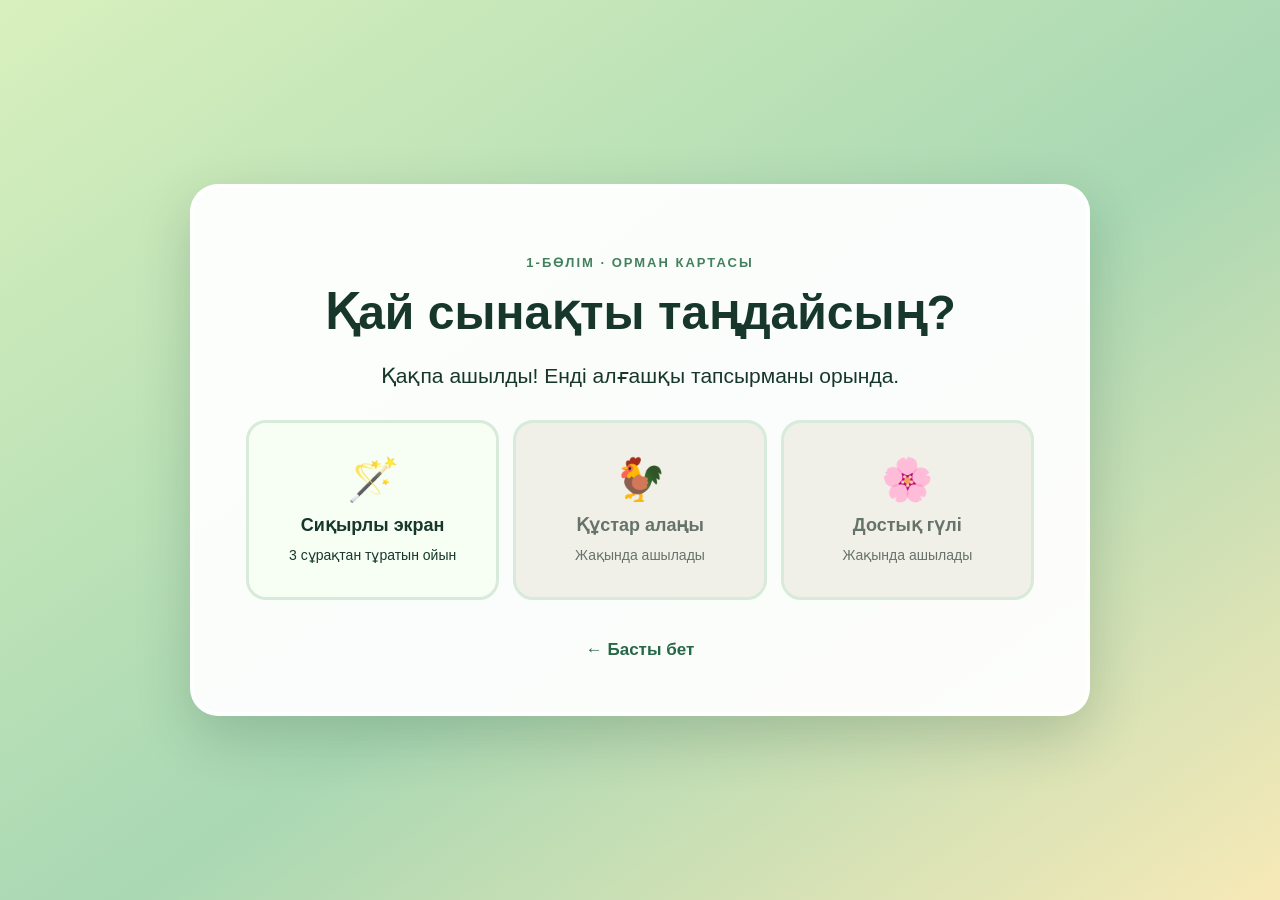
==== magic_forest_demo/map.html @ 9e1d38df "Add files via upload" ====
<!DOCTYPE html>
<html lang="kk">
<head>
<meta charset="UTF-8"><meta name="viewport" content="width=device-width, initial-scale=1">
<title>Сиқырлы орман — Карта</title><link rel="stylesheet" href="style.css">
</head>
<body>
<main class="scene map-scene">
  <div class="card wide">
    <p class="eyebrow">1-БӨЛІМ · ОРМАН КАРТАСЫ</p>
    <h1>Қай сынақты таңдайсың?</h1>
    <p>Қақпа ашылды! Енді алғашқы тапсырманы орында.</p>
    <div class="choices">
      <a class="tile" href="quiz.html"><span>🪄</span><strong>Сиқырлы экран</strong><small>3 сұрақтан тұратын ойын</small></a>
      <button class="tile locked" type="button" onclick="alert('Бұл сынақ әзірге жабық. Алдымен Сиқырлы экранды байқап көр!')"><span>🐓</span><strong>Құстар алаңы</strong><small>Жақында ашылады</small></button>
      <button class="tile locked" type="button" onclick="alert('Бұл сынақ әзірге жабық. Алдымен Сиқырлы экранды байқап көр!')"><span>🌸</span><strong>Достық гүлі</strong><small>Жақында ашылады</small></button>
    </div>
    <a class="back" href="index.html">← Басты бет</a>
  </div>
</main>
</body>
</html>
---- magic_forest_demo/style.css ----
* { box-sizing: border-box; }
:root { font-family: "Trebuchet MS", Arial, sans-serif; color: #17372c; }
body { margin: 0; min-height: 100vh; }
.scene {
  min-height: 100vh; display: grid; place-items: center; padding: 24px;
  background: linear-gradient(135deg, #c6f0d2, #e9f7c8 48%, #b5e6df);
}
.forest { background: linear-gradient(145deg, #124d3b, #23704c 50%, #b6dca0); }
.map-scene { background: linear-gradient(145deg, #d8f0bd, #a9d8b3 55%, #f7e9b7); }
.quiz-scene { background: linear-gradient(145deg, #c8e7ff, #e8d9ff 55%, #fff0c4); }
.card {
  width: min(720px, 100%); padding: clamp(24px, 5vw, 52px); text-align: center;
  background: rgba(255,255,255,.94); border: 4px solid rgba(255,255,255,.75);
  border-radius: 28px; box-shadow: 0 20px 55px rgba(20,55,40,.2);
}
.card.wide { width: min(900px, 100%); }
.emoji { font-size: clamp(48px, 9vw, 84px); margin-bottom: 8px; }
.eyebrow { font-size: 13px; letter-spacing: 2px; font-weight: 800; color: #43805e; }
h1 { font-size: clamp(30px, 5vw, 48px); line-height: 1.12; margin: 12px 0; }
p { font-size: clamp(17px, 2.3vw, 21px); line-height: 1.5; }
.button {
  display: inline-block; border: 0; border-radius: 16px; padding: 16px 26px;
  background: #18734d; color: white; text-decoration: none; font-size: 20px;
  font-weight: 800; cursor: pointer; margin-top: 14px; box-shadow: 0 5px 0 #0d5135;
}
.button:hover { background: #105c3c; transform: translateY(-1px); }
.button:disabled { opacity: .45; cursor: not-allowed; box-shadow: none; }
.choices { display: grid; grid-template-columns: repeat(3, 1fr); gap: 14px; margin: 28px 0; }
.tile {
  display: flex; flex-direction: column; align-items: center; justify-content: center; gap: 10px;
  min-height: 180px; padding: 18px 12px; border: 3px solid #d8ead9; border-radius: 20px;
  background: #f7fff4; color: #17372c; text-decoration: none; font: inherit; cursor: pointer;
}
.tile span { font-size: 42px; }
.tile strong { font-size: 18px; }
.tile small { font-size: 14px; line-height: 1.3; }
.tile:hover { border-color: #4aab72; transform: translateY(-3px); }
.tile.locked { background: #f0f0e9; color: #65736a; }
.back { display: inline-block; color: #276746; font-size: 17px; font-weight: 700; text-decoration: none; margin-top: 12px; }
.progress { display: inline-block; padding: 8px 14px; background: #e9f5ff; border-radius: 999px; font-weight: 800; color: #315f88; margin: 8px 0; }
.answers { display: grid; grid-template-columns: 1fr; gap: 12px; margin: 24px auto; max-width: 560px; }
.answer { padding: 17px 20px; min-height: 60px; border: 3px solid #d4e1f1; border-radius: 16px; background: white; font-size: 21px; font-weight: 700; cursor: pointer; color: #19364c; }
.answer:hover:not(:disabled) { border-color: #679ee0; background: #f4f9ff; }
.answer:disabled { cursor: default; }
.answer.correct { background: #d8f8df; border-color: #38a65b; }
.answer.wrong { background: #ffe0df; border-color: #d85a56; }
.feedback { min-height: 32px; font-weight: 700; }
.feedback.good { color: #16723c; }
.feedback.bad { color: #a53830; }
.actions { display: flex; justify-content: space-between; align-items: center; gap: 16px; flex-wrap: wrap; }
.actions .button { margin: 0; }
.finish { padding: 28px; border-radius: 20px; background: #fff6cf; font-size: 25px; font-weight: 800; }
@media (max-width: 650px) {
  .choices { grid-template-columns: 1fr; }
  .tile { min-height: 130px; }
  .actions { justify-content: center; }
}
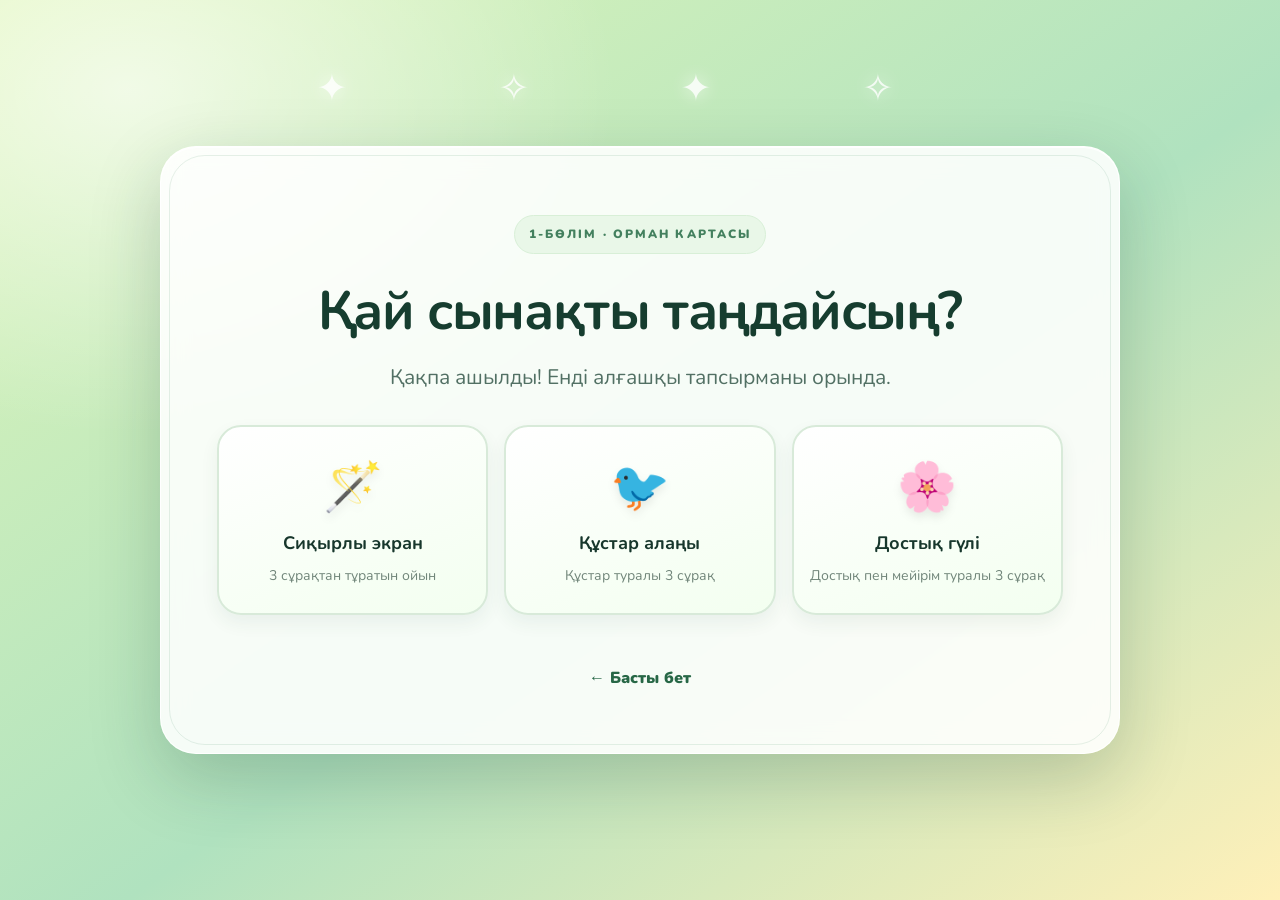
==== commit cb735fe6: "Add files via upload" ====
--- a/magic_forest_demo/map.html
+++ b/magic_forest_demo/map.html
@@ -12,8 +12,8 @@
     <p>Қақпа ашылды! Енді алғашқы тапсырманы орында.</p>
     <div class="choices">
       <a class="tile" href="quiz.html"><span>🪄</span><strong>Сиқырлы экран</strong><small>3 сұрақтан тұратын ойын</small></a>
-      <button class="tile locked" type="button" onclick="alert('Бұл сынақ әзірге жабық. Алдымен Сиқырлы экранды байқап көр!')"><span>🐓</span><strong>Құстар алаңы</strong><small>Жақында ашылады</small></button>
-      <button class="tile locked" type="button" onclick="alert('Бұл сынақ әзірге жабық. Алдымен Сиқырлы экранды байқап көр!')"><span>🌸</span><strong>Достық гүлі</strong><small>Жақында ашылады</small></button>
+      <a class="tile" href="birds.html"><span>🐦</span><strong>Құстар алаңы</strong><small>Құстар туралы 3 сұрақ</small></a>
+      <a class="tile" href="flower.html"><span>🌸</span><strong>Достық гүлі</strong><small>Достық пен мейірім туралы 3 сұрақ</small></a>
     </div>
     <a class="back" href="index.html">← Басты бет</a>
   </div>
--- a/magic_forest_demo/style.css
+++ b/magic_forest_demo/style.css
@@ -1,57 +1,299 @@
+@import url('https://fonts.googleapis.com/css2?family=Nunito:wght@400;600;700;800;900&display=swap');
+
 * { box-sizing: border-box; }
-:root { font-family: "Trebuchet MS", Arial, sans-serif; color: #17372c; }
-body { margin: 0; min-height: 100vh; }
+:root {
+  font-family: "Nunito", "Trebuchet MS", Arial, sans-serif;
+  color: #193d32;
+  font-synthesis: none;
+  --green: #176b4b;
+  --deep-green: #104c39;
+  --mint: #d9f6d8;
+  --gold: #ffd66b;
+  --shadow: 0 24px 70px rgba(18, 54, 41, .22);
+}
+html { min-height: 100%; }
+body {
+  margin: 0;
+  min-height: 100vh;
+  overflow-x: hidden;
+  background: #e7f7d9;
+}
+body::before, body::after {
+  content: "";
+  position: fixed;
+  z-index: 0;
+  pointer-events: none;
+  border-radius: 50%;
+  filter: blur(2px);
+  opacity: .5;
+}
+body::before {
+  width: 360px; height: 360px; top: -130px; left: -100px;
+  background: radial-gradient(circle, #fff4ad 0, #fff4ad 15%, transparent 70%);
+  animation: floatGlow 9s ease-in-out infinite alternate;
+}
+body::after {
+  width: 420px; height: 420px; right: -170px; bottom: -190px;
+  background: radial-gradient(circle, #a5e7c5 0, #a5e7c5 20%, transparent 70%);
+  animation: floatGlow 11s ease-in-out infinite alternate-reverse;
+}
 .scene {
-  min-height: 100vh; display: grid; place-items: center; padding: 24px;
-  background: linear-gradient(135deg, #c6f0d2, #e9f7c8 48%, #b5e6df);
-}
-.forest { background: linear-gradient(145deg, #124d3b, #23704c 50%, #b6dca0); }
-.map-scene { background: linear-gradient(145deg, #d8f0bd, #a9d8b3 55%, #f7e9b7); }
-.quiz-scene { background: linear-gradient(145deg, #c8e7ff, #e8d9ff 55%, #fff0c4); }
+  position: relative;
+  z-index: 1;
+  isolation: isolate;
+  min-height: 100vh;
+  display: grid;
+  place-items: center;
+  padding: clamp(16px, 4vw, 42px);
+  overflow: hidden;
+  background: linear-gradient(135deg, #d6f5d8 0%, #f4f9c9 48%, #bcebdc 100%);
+}
+.scene::before {
+  content: "✦      ✧           ✦      ✧";
+  position: absolute;
+  top: 7%; left: 5%; right: 5%;
+  text-align: center;
+  color: rgba(255,255,255,.8);
+  letter-spacing: clamp(12px, 6vw, 70px);
+  font-size: clamp(20px, 4vw, 38px);
+  text-shadow: 0 0 18px rgba(255,255,255,.8);
+  animation: twinkle 3s ease-in-out infinite alternate;
+  pointer-events: none;
+}
+.forest {
+  background:
+    radial-gradient(ellipse at 15% 85%, rgba(121, 210, 121, .42), transparent 36%),
+    radial-gradient(ellipse at 90% 15%, rgba(255, 231, 139, .28), transparent 34%),
+    linear-gradient(145deg, #0d4938, #176447 48%, #78b979);
+}
+.forest::after {
+  content: "🌲     🌿      🌳        🍄       🌲";
+  position: absolute; bottom: 1%; left: 0; right: 0;
+  text-align: center; font-size: clamp(24px, 5vw, 52px);
+  opacity: .5; letter-spacing: clamp(0px, 2vw, 24px);
+  animation: forestSway 5s ease-in-out infinite alternate;
+  pointer-events: none;
+}
+.map-scene {
+  background:
+    radial-gradient(ellipse at 10% 10%, rgba(255,255,255,.65), transparent 30%),
+    linear-gradient(145deg, #dff6b9, #b0e2bf 55%, #fff0b9);
+}
+.quiz-scene {
+  background:
+    radial-gradient(ellipse at 85% 10%, rgba(255,255,255,.8), transparent 32%),
+    linear-gradient(145deg, #c7ebff, #e9ddff 55%, #fff0c4);
+}
 .card {
-  width: min(720px, 100%); padding: clamp(24px, 5vw, 52px); text-align: center;
-  background: rgba(255,255,255,.94); border: 4px solid rgba(255,255,255,.75);
-  border-radius: 28px; box-shadow: 0 20px 55px rgba(20,55,40,.2);
-}
-.card.wide { width: min(900px, 100%); }
-.emoji { font-size: clamp(48px, 9vw, 84px); margin-bottom: 8px; }
-.eyebrow { font-size: 13px; letter-spacing: 2px; font-weight: 800; color: #43805e; }
-h1 { font-size: clamp(30px, 5vw, 48px); line-height: 1.12; margin: 12px 0; }
-p { font-size: clamp(17px, 2.3vw, 21px); line-height: 1.5; }
+  position: relative;
+  width: min(740px, 100%);
+  padding: clamp(25px, 5vw, 56px);
+  text-align: center;
+  background: rgba(255,255,255,.88);
+  border: 1px solid rgba(255,255,255,.95);
+  border-radius: clamp(24px, 4vw, 36px);
+  box-shadow: var(--shadow), inset 0 1px 0 rgba(255,255,255,.95);
+  backdrop-filter: blur(14px);
+  animation: cardIn .75s cubic-bezier(.2,.8,.2,1) both;
+}
+.card::before {
+  content: "";
+  position: absolute; inset: 8px;
+  border: 1px solid rgba(66, 143, 93, .13);
+  border-radius: inherit;
+  pointer-events: none;
+}
+.card.wide { width: min(960px, 100%); }
+.emoji {
+  font-size: clamp(58px, 10vw, 100px);
+  margin-bottom: 10px;
+  filter: drop-shadow(0 12px 12px rgba(17, 65, 43, .15));
+  animation: bob 3.4s ease-in-out infinite;
+}
+.eyebrow {
+  display: inline-flex;
+  align-items: center;
+  justify-content: center;
+  gap: 8px;
+  font-size: 12px;
+  letter-spacing: 2.1px;
+  font-weight: 900;
+  color: #43805e;
+  background: #e9f7e8;
+  border: 1px solid #d8efd7;
+  border-radius: 999px;
+  padding: 9px 14px;
+}
+h1 {
+  font-size: clamp(32px, 5.3vw, 54px);
+  line-height: 1.08;
+  letter-spacing: -1.4px;
+  margin: 16px 0;
+  color: #163d2f;
+}
+p { font-size: clamp(17px, 2.3vw, 21px); line-height: 1.6; }
+.card > p:not(.eyebrow) { color: #527064; }
 .button {
-  display: inline-block; border: 0; border-radius: 16px; padding: 16px 26px;
-  background: #18734d; color: white; text-decoration: none; font-size: 20px;
-  font-weight: 800; cursor: pointer; margin-top: 14px; box-shadow: 0 5px 0 #0d5135;
-}
-.button:hover { background: #105c3c; transform: translateY(-1px); }
+  display: inline-flex;
+  align-items: center;
+  justify-content: center;
+  gap: 10px;
+  border: 0;
+  border-radius: 17px;
+  padding: 16px 28px;
+  background: linear-gradient(135deg, #21885a, #126342);
+  color: white;
+  text-decoration: none;
+  font: inherit;
+  font-size: 19px;
+  font-weight: 900;
+  cursor: pointer;
+  margin-top: 14px;
+  box-shadow: 0 6px 0 #0b4b32, 0 12px 24px rgba(19, 104, 66, .2);
+  transition: transform .2s ease, box-shadow .2s ease, filter .2s ease;
+}
+.button:hover:not(:disabled) {
+  transform: translateY(-3px);
+  box-shadow: 0 9px 0 #0b4b32, 0 17px 30px rgba(19, 104, 66, .24);
+  filter: brightness(1.06);
+}
+.button:active:not(:disabled) { transform: translateY(2px); box-shadow: 0 3px 0 #0b4b32; }
+.button:focus-visible, .tile:focus-visible, .answer:focus-visible, .back:focus-visible {
+  outline: 4px solid #f4bf3e;
+  outline-offset: 4px;
+}
 .button:disabled { opacity: .45; cursor: not-allowed; box-shadow: none; }
-.choices { display: grid; grid-template-columns: repeat(3, 1fr); gap: 14px; margin: 28px 0; }
+.choices {
+  display: grid;
+  grid-template-columns: repeat(3, minmax(0, 1fr));
+  gap: 16px;
+  margin: 30px 0;
+}
 .tile {
-  display: flex; flex-direction: column; align-items: center; justify-content: center; gap: 10px;
-  min-height: 180px; padding: 18px 12px; border: 3px solid #d8ead9; border-radius: 20px;
-  background: #f7fff4; color: #17372c; text-decoration: none; font: inherit; cursor: pointer;
-}
-.tile span { font-size: 42px; }
-.tile strong { font-size: 18px; }
-.tile small { font-size: 14px; line-height: 1.3; }
-.tile:hover { border-color: #4aab72; transform: translateY(-3px); }
-.tile.locked { background: #f0f0e9; color: #65736a; }
-.back { display: inline-block; color: #276746; font-size: 17px; font-weight: 700; text-decoration: none; margin-top: 12px; }
-.progress { display: inline-block; padding: 8px 14px; background: #e9f5ff; border-radius: 999px; font-weight: 800; color: #315f88; margin: 8px 0; }
-.answers { display: grid; grid-template-columns: 1fr; gap: 12px; margin: 24px auto; max-width: 560px; }
-.answer { padding: 17px 20px; min-height: 60px; border: 3px solid #d4e1f1; border-radius: 16px; background: white; font-size: 21px; font-weight: 700; cursor: pointer; color: #19364c; }
-.answer:hover:not(:disabled) { border-color: #679ee0; background: #f4f9ff; }
+  position: relative;
+  display: flex;
+  flex-direction: column;
+  align-items: center;
+  justify-content: center;
+  gap: 11px;
+  min-height: 190px;
+  padding: 22px 14px;
+  border: 2px solid #d8ead9;
+  border-radius: 24px;
+  background: linear-gradient(160deg, #ffffff, #f3fff0);
+  color: #17372c;
+  text-decoration: none;
+  font: inherit;
+  cursor: pointer;
+  box-shadow: 0 8px 18px rgba(38, 91, 58, .07);
+  transition: transform .25s ease, border-color .25s ease, box-shadow .25s ease;
+  overflow: hidden;
+}
+.tile::before {
+  content: "";
+  position: absolute; top: -70%; left: -60%;
+  width: 45%; height: 240%;
+  transform: rotate(24deg);
+  background: rgba(255,255,255,.55);
+  transition: left .45s ease;
+}
+.tile:hover {
+  border-color: #6ab782;
+  transform: translateY(-6px) rotate(-.5deg);
+  box-shadow: 0 16px 28px rgba(38, 91, 58, .13);
+}
+.tile:hover::before { left: 130%; }
+.tile span { font-size: 48px; filter: drop-shadow(0 5px 4px rgba(0,0,0,.08)); transition: transform .25s ease; }
+.tile:hover span { transform: scale(1.13) rotate(-5deg); }
+.tile strong { font-size: 18px; position: relative; }
+.tile small { font-size: 14px; line-height: 1.4; color: #71867a; position: relative; }
+.tile.locked { background: linear-gradient(160deg, #f4f4ed, #e9eee5); color: #65736a; border-style: dashed; }
+.tile.locked:hover { transform: none; box-shadow: 0 8px 18px rgba(38,91,58,.07); }
+.back {
+  display: inline-flex;
+  align-items: center;
+  gap: 6px;
+  color: #276746;
+  font-size: 16px;
+  font-weight: 900;
+  text-decoration: none;
+  margin-top: 14px;
+  padding: 8px 3px;
+  transition: gap .2s ease, color .2s ease;
+}
+.back:hover { gap: 11px; color: #103e2c; }
+.progress {
+  display: inline-flex;
+  align-items: center;
+  padding: 9px 16px;
+  background: #e9f5ff;
+  border: 1px solid #d3e8fb;
+  border-radius: 999px;
+  font-weight: 900;
+  color: #315f88;
+  margin: 8px 0 16px;
+}
+.progress-track { height: 8px; width: min(360px, 100%); margin: 0 auto 16px; border-radius: 99px; background: #e4edf7; overflow: hidden; }
+.progress-track span { display: block; height: 100%; width: 33.333%; border-radius: inherit; background: linear-gradient(90deg, #66bd82, #2c8c63); transition: width .35s ease; }
+.answers { display: grid; grid-template-columns: 1fr; gap: 12px; margin: 26px auto; max-width: 600px; }
+.answer {
+  position: relative;
+  padding: 17px 22px;
+  min-height: 64px;
+  border: 2px solid #d4e1f1;
+  border-radius: 18px;
+  background: rgba(255,255,255,.9);
+  font: inherit;
+  font-size: 21px;
+  font-weight: 900;
+  cursor: pointer;
+  color: #19364c;
+  box-shadow: 0 5px 0 rgba(50, 92, 133, .07);
+  transition: transform .18s ease, border-color .18s ease, background .18s ease;
+}
+.answer:hover:not(:disabled) { border-color: #679ee0; background: #f4f9ff; transform: translateY(-2px); }
 .answer:disabled { cursor: default; }
-.answer.correct { background: #d8f8df; border-color: #38a65b; }
-.answer.wrong { background: #ffe0df; border-color: #d85a56; }
-.feedback { min-height: 32px; font-weight: 700; }
-.feedback.good { color: #16723c; }
-.feedback.bad { color: #a53830; }
-.actions { display: flex; justify-content: space-between; align-items: center; gap: 16px; flex-wrap: wrap; }
+.answer.correct { background: #d8f8df; border-color: #38a65b; animation: correctPop .35s ease both; }
+.answer.wrong { background: #ffe0df; border-color: #d85a56; animation: shake .35s ease both; }
+.feedback {
+  min-height: 34px;
+  padding: 8px 12px;
+  border-radius: 12px;
+  font-weight: 900;
+  color: #61786c;
+}
+.feedback.good { color: #16723c; background: #e9f9eb; }
+.feedback.bad { color: #a53830; background: #fff0ed; }
+.actions { display: flex; justify-content: space-between; align-items: center; gap: 16px; flex-wrap: wrap; margin-top: 18px; }
 .actions .button { margin: 0; }
-.finish { padding: 28px; border-radius: 20px; background: #fff6cf; font-size: 25px; font-weight: 800; }
-@media (max-width: 650px) {
-  .choices { grid-template-columns: 1fr; }
-  .tile { min-height: 130px; }
+.finish {
+  padding: 30px 20px;
+  border: 1px solid #f4df8e;
+  border-radius: 24px;
+  background: linear-gradient(135deg, #fff9d8, #fff0ae);
+  font-size: clamp(22px, 4vw, 30px);
+  font-weight: 900;
+  box-shadow: inset 0 1px 0 white;
+  animation: cardIn .45s ease both;
+}
+@keyframes cardIn {
+  from { opacity: 0; transform: translateY(22px) scale(.98); }
+  to { opacity: 1; transform: translateY(0) scale(1); }
+}
+@keyframes bob { 0%,100% { transform: translateY(0) rotate(-2deg); } 50% { transform: translateY(-10px) rotate(2deg); } }
+@keyframes twinkle { from { opacity: .45; transform: translateY(0); } to { opacity: 1; transform: translateY(6px); } }
+@keyframes floatGlow { from { transform: translate(0,0) scale(1); } to { transform: translate(24px,16px) scale(1.08); } }
+@keyframes forestSway { from { transform: translateX(-8px); } to { transform: translateX(8px); } }
+@keyframes correctPop { 50% { transform: scale(1.025); } }
+@keyframes shake { 25%,75% { transform: translateX(-4px); } 50% { transform: translateX(4px); } }
+@media (max-width: 700px) {
+  .choices { grid-template-columns: 1fr; gap: 12px; }
+  .tile { min-height: 135px; }
   .actions { justify-content: center; }
-}
+  .actions .back { order: 2; }
+  .actions .button { order: 1; }
+  h1 { letter-spacing: -.8px; }
+}
+@media (prefers-reduced-motion: reduce) {
+  *, *::before, *::after { animation-duration: .01ms !important; animation-iteration-count: 1 !important; scroll-behavior: auto !important; transition-duration: .01ms !important; }
+}
